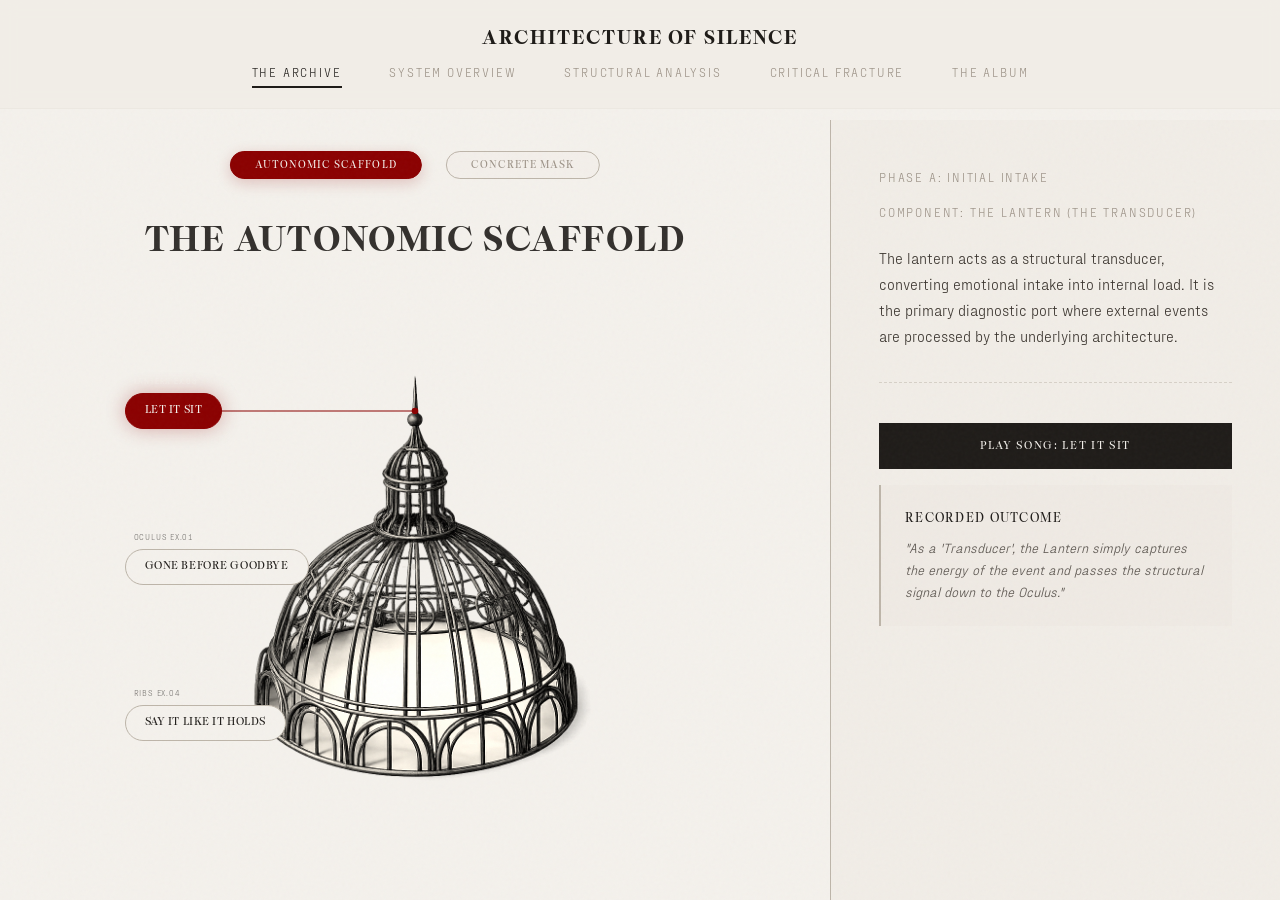
==== analysis.html @ 350efbb0 "chore: initial archival study build for Architecture of Silence" ====
<!DOCTYPE html>
<html lang="en">

<head>
    <meta charset="UTF-8">
    <meta name="viewport" content="width=device-width, initial-scale=1.0">
    <title>Structural Analysis v2 | Architecture of Silence</title>
    <link rel="stylesheet" href="style.css">
    <style>
        /* Page-specific overrides */
        body { overflow: hidden; height: 100vh; }



        /* Assembly Tabs */
        .assembly-tabs {
            position: absolute;
            top: 4%;
            left: 50%;
            transform: translateX(-50%);
            display: flex;
            gap: 1.5rem;
            z-index: 20;
        }

        .assembly-tab {
            background: rgba(240, 236, 230, 0.4);
            border: 1px solid var(--metal);
            padding: 0.5rem 1.5rem;
            border-radius: 2rem;
            color: var(--metadata-faded);
            font-family: 'KH Giga';
            font-size: 0.65rem;
            letter-spacing: 0.1em;
            cursor: pointer;
            transition: all 0.3s;
            outline: none;
        }

        .assembly-tab:hover {
            border-color: var(--ink);
            color: var(--ink);
        }

        .assembly-tab.active {
            background: var(--accent);
            color: var(--background);
            border-color: var(--accent);
            box-shadow: 0 4px 15px rgba(139, 0, 0, 0.2);
        }

        .hidden-node {
            display: none !important;
        }

        /* Structural Viewer */
        .viewer {
            display: flex;
            height: 100vh;
            width: 100%;
            position: relative;
        }

        .dome-container {
            flex: 1;
            position: relative;
            display: flex;
            align-items: center;
            justify-content: center;
        }

        .iso-dome {
            max-width: 60%;
            max-height: 60vh;
            filter: grayscale(100%) sepia(20%) contrast(1.1);
            transition: transform 0.5s ease;
            position: relative;
            z-index: 5;
            margin-top: 20vh;
        }

        /* SVG Leader Lines */
        .leader-lines-svg {
            position: absolute;
            top: 0;
            left: 0;
            width: 100%;
            height: 100%;
            pointer-events: none;
            z-index: 10;
        }

        .leader-path {
            stroke: var(--metal);
            stroke-width: 1;
            stroke-dasharray: 4, 3;
            fill: none;
            opacity: 0.3;
            transition: opacity 0.4s, stroke 0.4s;
        }

        .leader-path.active {
            stroke: var(--accent);
            opacity: 1;
            stroke-width: 1.5;
            stroke-dasharray: none;
        }

        .leader-dot {
            fill: var(--metal);
            opacity: 0.3;
            transition: fill 0.4s, opacity 0.4s;
        }

        .leader-dot.active {
            fill: var(--accent);
            opacity: 1;
        }

        .analysis-note {
            width: 450px;
            background: var(--vellum);
            border-left: 1px solid var(--metal);
            padding: 3rem;
            display: flex;
            flex-direction: column;
            opacity: 0;
            transform: translateX(20px);
            transition: all 0.5s ease;
            pointer-events: none;
            overflow-y: auto;
            z-index: 10;
            position: relative;
        }



        .nav-controls {
            margin-top: auto;
            padding-top: 2rem;
            display: flex;
            justify-content: space-between;
            border-top: 1px solid var(--metal);
        }

        .phase-nav-btn {
            background: none;
            border: 1px solid var(--metal);
            color: var(--ink);
            padding: 0.6rem 1rem;
            font-size: 0.65rem;
            text-transform: uppercase;
            letter-spacing: 0.15em;
            cursor: pointer;
            transition: all 0.3s;
        }

        .phase-nav-btn:hover:not(:disabled) {
            background: var(--ink);
            color: white;
            border-color: var(--ink);
        }

        .phase-nav-btn:disabled {
            opacity: 0.2;
            cursor: not-allowed;
        }

        .analysis-note.active {
            opacity: 1;
            transform: translateX(0);
            pointer-events: auto;
        }

        .note-header {
            margin-bottom: 1.5rem;
        }

        .note-header h2 {
            font-family: 'KH Giga';
            font-size: 2.2rem;
            line-height: 1.1;
            margin: 1rem 0;
        }

        .play-evidence-btn {
            width: 100%;
            background: var(--ink);
            color: var(--background);
            border: 1px solid var(--ink);
            padding: 1rem;
            font-family: 'KH Giga';
            font-size: 0.7rem;
            letter-spacing: 0.15em;
            cursor: pointer;
            transition: all 0.3s;
            text-transform: uppercase;
            margin-top: 1rem;
        }

        .play-evidence-btn:hover {
            background: transparent;
            color: var(--ink);
        }

        .audio-container {
            margin-top: 2rem;
            border-top: 1px dashed rgba(189,181,169,0.5);
            padding-top: 1.5rem;
        }


        .description-text {
            font-size: 0.95rem;
            line-height: 1.7;
            color: #3a342e;
            margin-bottom: 1.5rem;
        }

        .rationale-box {
            background: rgba(189, 181, 169, 0.05);
            padding: 1.5rem;
            border-left: 2px solid var(--metal);
            margin-top: 1rem;
        }

        .rationale-title {
            font-family: 'KH Giga';
            font-size: 0.8rem;
            letter-spacing: 0.1em;
            color: var(--ink);
            text-transform: uppercase;
            margin-bottom: 0.5rem;
            display: block;
        }

        .rationale-text {
            font-size: 0.85rem;
            font-style: italic;
            color: #5a544e;
            line-height: 1.6;
        }


        /* Side-positioned Node Sources */
        .hotspot-source {
            position: absolute;
            padding: 0.5rem 1.2rem;
            border: 1px solid var(--metal);
            border-radius: 2rem;
            display: flex;
            align-items: center;
            justify-content: center;
            cursor: pointer;
            transition: all 0.3s ease;
            background: var(--background);
            z-index: 100;
            font-family: 'KH Giga';
            font-size: 0.7rem;
            letter-spacing: 0.05em;
            text-transform: uppercase;
        }

        .hotspot-source::after {
            content: attr(data-label);
            position: absolute;
            white-space: nowrap;
            font-size: 0.5rem;
            font-weight: 300;
            font-family: 'PP Fraktion';
            letter-spacing: 0.1em;
            top: -1.2rem;
            left: 0.5rem;
            opacity: 0.6;
        }

        .hotspot-source:hover {
            border-color: var(--ink);
            transform: scale(1.1);
        }

        .hotspot-source.active {
            background: var(--accent);
            border-color: var(--accent);
            color: var(--background);
            box-shadow: 0 0 20px rgba(139, 0, 0, 0.3);
        }

        /* Specific node coordinates (Left/Right gutters - Top to Bottom order) */
        #s-lantern {
            left: 15%;
            top: 35%;
        }

        #s-oculus {
            left: 15%;
            top: 55%;
        }

        #s-ribs {
            left: 15%;
            top: 75%;
        }

        #s-mask {
            left: 15%;
            top: 55%;
        }

        @media (max-width: 1000px) {
            .analysis-note {
                width: 100%;
                position: fixed;
                bottom: 0;
                height: 40vh;
                border-left: none;
                border-top: 1px solid var(--metal);
            }

            .viewer {
                padding-bottom: 40vh;
            }

            #s-lantern,
            #s-oculus,
            #s-ribs,
            #s-mask {
                left: 5vw;
            }
        }
    </style>
</head>

<body>
    <nav id="main-nav" class="vellum-nav"></nav>

    <div class="viewer content-top-buffer">
        <div class="dome-container" id="domeContainer">
            <div class="assembly-tabs">
                <button class="assembly-tab active" data-target="scaffold">AUTONOMIC SCAFFOLD</button>
                <button class="assembly-tab" data-target="mask">CONCRETE MASK</button>
            </div>
            <div style="position: absolute; top: 12%; left: 50%; transform: translateX(-50%); text-align: center; z-index: 10; pointer-events: none; width: 100%;">
                <h1 id="scaffoldTitle" style="font-family: 'KH Giga'; font-weight: 900; font-size: 2.2rem; letter-spacing: 0.05em; color: var(--ink); opacity: 0.9; margin: 0;">THE AUTONOMIC SCAFFOLD</h1>
            </div>
            <!-- SVG Overlay for Leader Lines -->
            <svg class="leader-lines-svg" id="leaderSvg" viewBox="0 0 1000 1000" preserveAspectRatio="none">
                <path class="leader-path" id="p-oculus" d=""></path>
                <circle class="leader-dot" id="d-oculus" cx="0" cy="0" r="4"></circle>
                
                <path class="leader-path" id="p-ribs" d=""></path>
                <circle class="leader-dot" id="d-ribs" cx="0" cy="0" r="4"></circle>
                
                <path class="leader-path" id="p-lantern" d=""></path>
                <circle class="leader-dot" id="d-lantern" cx="0" cy="0" r="4"></circle>

            </svg>

            <img src="assets/img/structure-iso.png" alt="Skeletal Dome Model" class="iso-dome" id="domeImg">

            <!-- Side Source Nodes (Ordered Top to Bottom) -->
            <div class="hotspot-source" id="s-lantern" data-assembly="scaffold" data-id="let-it-sit" data-label="LANTERN EX.03">Let It Sit</div>
            <div class="hotspot-source" id="s-oculus" data-assembly="scaffold" data-id="gone-before-goodbye" data-label="OCULUS EX.01">Gone Before Goodbye</div>
            <div class="hotspot-source" id="s-ribs" data-assembly="scaffold" data-id="say-it-like-it-holds" data-label="RIBS EX.04">Say It Like It Holds</div>
            <div class="hotspot-source hidden-node" id="s-mask" data-assembly="mask" data-id="concrete-mask" data-label="EXTERNAL EX.00">The Concrete Mask</div>
        </div>

        <aside class="analysis-note" id="analysisNote">
            <div id="noteContent">
                <span class="metadata-label">Analytical Observation</span>
                <span class="metadata-label">COMPONENT: --</span>
                <h2>Skeletal Diagnostics</h2>
                <p class="description-text">Select a structural waypoint to examine the diagnostic mapping of the
                    album's emotional infrastructure.</p>
            </div>
        </aside>
    </div>

    <script src="components.js"></script>
    <script>
        const MAPPING_DATA = {
            "let-it-sit": {
                phase: "PHASE A: INITIAL INTAKE",
                component: "THE LANTERN (THE TRANSDUCER)",
                title: "Let It Sit",
                description: "The lantern acts as a structural transducer, converting emotional intake into internal load. It is the primary diagnostic port where external events are processed by the underlying architecture.",
                rationale: "As a 'Transducer', the Lantern simply captures the energy of the event and passes the structural signal down to the Oculus.",
                audioFile: "assets/audio/03 - Let It Sit.mp3"
            },
            "gone-before-goodbye": {
                phase: "PHASE B: INTERPRETATION",
                component: "THE OCULUS (THE INTERPRETIVE LAYER)",
                title: "Gone Before Goodbye",
                description: "The oculus serves as the structural processor. It receives raw intake from the transducer and attempts to decode it, determining if the internal architecture needs to react.",
                rationale: "This is the layer of 'Silent Realization.' It interprets the event and signals the ribs to reinforce the structure—converting external silence into internal action.",
                audioFile: "assets/audio/01 - Gone Before Goodbye.mp3"
            },
            "say-it-like-it-holds": {
                phase: "PHASE C: REINFORCEMENT",
                component: "THE RIBS (REINFORCED FRAMEWORK)",
                title: "Say It Like It Holds",
                description: "Based on the interpretation provided by the oculus, the ribs self-reinforce. This creates a defensive loop of increasing structural tension.",
                rationale: "The ribs respond to the 'Interpretive Layer' by entering a mechanical clinch, stiffening the internal architecture to guard against perceived failure. This creates the peak pressure that will eventually rupture the Mask.",
                audioFile: "assets/audio/02 - Say It Like It Holds.mp3"
            },
            "concrete-mask": {
                phase: "EXTERNAL SHELL",
                component: "THE CONCRETE MASK",
                title: "[DATA CORRUPTED / IN DEVELOPMENT]",
                description: "Analysis of the external pressure vessel is currently pending. This layer projects the absolute performance of silence and isolates the internal stress of the Autonomic Scaffold.",
                rationale: "Pending structural scan and acoustic diagnostic.",
                mainImg: "assets/img/Concrete Mask.png"
            }
        };

        const ASSEMBLY_DATA = {
            "scaffold": {
                title: "THE AUTONOMIC SCAFFOLD",
                img: "assets/img/structure-iso.png",
                order: ["let-it-sit", "gone-before-goodbye", "say-it-like-it-holds"]
            },
            "mask": {
                title: "THE CONCRETE MASK",
                img: "assets/img/Concrete Mask.png",
                order: ["concrete-mask"]
            }
        };

        let currentAssembly = "scaffold";
        let PHASE_ORDER = ASSEMBLY_DATA[currentAssembly].order;
        let currentPhaseIndex = -1;

        const TARGET_COORDS = {
            "s-oculus": { x: 500, y: 310 },
            "s-ribs": { x: 500, y: 450 },
            "s-lantern": { x: 500, y: 155 },
            "s-mask": { x: 500, y: 500 }
        };

        function updatePaths() {
            const containerRect = document.getElementById('domeContainer').getBoundingClientRect();

            Object.keys(TARGET_COORDS).forEach(sourceId => {
                const sourceEl = document.getElementById(sourceId);
                const pathEl = document.getElementById(sourceId.replace('s-', 'p-'));
                const dotEl = document.getElementById(sourceId.replace('s-', 'd-'));

                if (!sourceEl || !pathEl || !dotEl) return;

                if (sourceEl.classList.contains('hidden-node')) {
                    pathEl.style.display = 'none';
                    dotEl.style.display = 'none';
                    return;
                } else {
                    pathEl.style.display = 'block';
                    dotEl.style.display = 'block';
                }

                const sourceRect = sourceEl.getBoundingClientRect();

                // Convert screen px to viewBox (1000x1000) coords
                const startX = ((sourceRect.left + sourceRect.width / 2) - containerRect.left) / containerRect.width * 1000;
                const startY = ((sourceRect.top + sourceRect.height / 2) - containerRect.top) / containerRect.height * 1000;

                const targetX = TARGET_COORDS[sourceId].x;

                // Simple horizontal line
                pathEl.setAttribute('d', `M ${startX} ${startY} L ${targetX} ${startY}`);
                
                dotEl.setAttribute('cx', targetX);
                dotEl.setAttribute('cy', startY);
            });
        }

        const sources = document.querySelectorAll('.hotspot-source');
        const note = document.getElementById('analysisNote');
        const noteContent = document.getElementById('noteContent');

        function activateTourStep(trackId) {
            const data = MAPPING_DATA[trackId];
            const sourceEl = document.querySelector(`.hotspot-source[data-id="${trackId}"]`);
            const pathId = sourceEl.id.replace('s-', 'p-');
            
            currentPhaseIndex = PHASE_ORDER.indexOf(trackId);

            // Clear active states
            sources.forEach(s => s.classList.remove('active'));
            document.querySelectorAll('.leader-path').forEach(p => p.classList.remove('active'));
            document.querySelectorAll('.leader-dot').forEach(d => d.classList.remove('active'));

            sourceEl.classList.add('active');
            
            const pathNode = document.getElementById(pathId);
            if (pathNode) pathNode.classList.add('active');
            
            const dotNode = document.getElementById(pathId.replace('p-', 'd-'));
            if (dotNode) dotNode.classList.add('active');

            // Update Note
            note.classList.remove('active');
            setTimeout(() => {

                noteContent.innerHTML = `
                    <span class="metadata-label">${data.phase}</span>
                    <span class="metadata-label" style="margin-bottom: 1.5rem;">COMPONENT: ${data.component}</span>
                    <p class="description-text">${data.description}</p>
                    
                    ${data.audioFile ? `
                    <div class="audio-container">
                        <button class="play-evidence-btn" onclick="triggerGlobalTrack('${trackId}')">Play Song: ${data.title}</button>
                    </div>
                    ` : ''}

                    <div class="rationale-box">
                        <span class="rationale-title">Recorded Outcome</span>
                        <p class="rationale-text">"${data.rationale}"</p>
                    </div>

                `;

                if (document.getElementById('prevBtn')) document.getElementById('prevBtn').onclick = () => activateTourStep(PHASE_ORDER[currentPhaseIndex - 1]);
                if (document.getElementById('nextBtn')) document.getElementById('nextBtn').onclick = () => activateTourStep(PHASE_ORDER[currentPhaseIndex + 1]);

                note.classList.add('active');
            }, 200);
        }


        sources.forEach(source => {
            source.addEventListener('click', () => {
                activateTourStep(source.getAttribute('data-id'));
            });
        });

        document.querySelectorAll('.assembly-tab').forEach(tab => {
            tab.addEventListener('click', () => {
                const targetAssembly = tab.getAttribute('data-target');
                if (targetAssembly === currentAssembly) return;

                currentAssembly = targetAssembly;
                PHASE_ORDER = ASSEMBLY_DATA[currentAssembly].order;

                document.querySelectorAll('.assembly-tab').forEach(t => t.classList.remove('active'));
                tab.classList.add('active');

                const domeImg = document.getElementById('domeImg');
                const scaffoldTitle = document.getElementById('scaffoldTitle');
                
                domeImg.src = ASSEMBLY_DATA[currentAssembly].img;
                scaffoldTitle.innerText = ASSEMBLY_DATA[currentAssembly].title;

                document.querySelectorAll('.hotspot-source').forEach(node => {
                    if (node.getAttribute('data-assembly') === currentAssembly) {
                        node.classList.remove('hidden-node');
                    } else {
                        node.classList.add('hidden-node');
                    }
                });

                updatePaths();
                activateTourStep(PHASE_ORDER[0]);
            });
        });

        window.addEventListener('resize', updatePaths);
        window.addEventListener('load', () => {
            updatePaths();
            // Auto-start at Phase A (The Transducer) to guide the user immediately
            activateTourStep('let-it-sit');
        });
        // Initial path update
        setTimeout(updatePaths, 500);

    </script>
    <script src="components.js"></script>
</body>

</html>
---- style.css ----
@font-face {
  font-family: 'KH Giga';
  src: url('./assets/fonts/KHGigaTRIAL-Regular.woff2') format('woff2');
  font-weight: normal;
}

@font-face {
  font-family: 'KH Giga';
  src: url('./assets/fonts/KHGigaTRIAL-Bold.woff2') format('bold');
  font-weight: bold;
}

@font-face {
  font-family: 'KH Giga';
  src: url('./assets/fonts/KHGigaTRIAL-Black.woff2') format('woff2');
  font-weight: 900;
}

@font-face {
  font-family: 'PP Fraktion';
  src: url('./assets/fonts/PPFraktionSans-Light.otf') format('opentype');
  font-weight: 300;
}

@font-face {
  font-family: 'PP Fraktion';
  src: url('./assets/fonts/PPFraktionSans-Bold.otf') format('opentype');
  font-weight: 700;
}

:root {
  --background: #f4f1ec;
  --ink: #1f1c19;
  --earth: #e6e3e2;
  --metal: #bdb5a9;
  
  --surface-low: #faf7f2;
  --surface-sandstone: #f0ece6;
  --surface-concrete: #e3ddd5;
  --surface-highest: #d6cec4;
  
  --vellum: rgba(240, 236, 230, 0.75);
  --metadata-faded: #9a9085;
  --accent: #8b0000;
}

* {
  margin: 0;
  padding: 0;
  box-sizing: border-box;
  -webkit-font-smoothing: antialiased;
  -moz-osx-font-smoothing: grayscale;
}

body {
  background-color: var(--background);
  color: var(--ink);
  font-family: 'PP Fraktion', sans-serif;
  line-height: 1.6;
  overflow-x: hidden;
  position: relative;
  min-height: 100vh;
}

/* The Underneath (Core Structure) */
.core-underneath {
  position: fixed;
  top: 50%;
  left: 50%;
  transform: translate(-50%, -50%);
  width: 70vw;
  height: 70vw;
  max-width: 800px;
  max-height: 800px;
  background-image: url('assets/img/structure-elevation.png');
  background-size: contain;
  background-repeat: no-repeat;
  background-position: center;
  opacity: 0.15;
  filter: grayscale(100%) sepia(20%) contrast(1.1);
  z-index: -2;
  transition: opacity 0.8s ease, transform 0.8s ease;
  pointer-events: none;
}

/* Mask Layer for Tearing Effects */
.fracture-canvas {
  position: relative;
  z-index: 1;
}

/* Micro-grain Noise Overlay */
body::before {
  content: "";
  position: fixed;
  top: 0; left: 0;
  width: 100%; height: 100%;
  opacity: 0.03;
  pointer-events: none;
  z-index: 1000;
  background-image: url("data:image/svg+xml,%3Csvg viewBox='0 0 400 400' xmlns='http://www.w3.org/2000/svg'%3E%3Cfilter id='noiseFilter'%3E%3CfeTurbulence type='fractalNoise' baseFrequency='0.65' numOctaves='3' stitchTiles='stitch'/%3E%3C/filter%3E%3Crect width='100%25' height='100%25' filter='url(%23noiseFilter)'/%3E%3C/svg%3E");
}

h1, h2, h3, .display-lg {
  font-family: 'KH Giga', serif;
  font-weight: 900;
}

.archival-container {
  max-width: 1400px;
  margin: 0 auto;
  padding: 8vw 4vw;
}

.monumental-header {
  margin-bottom: 15vh;
  position: relative;
}

.display-lg {
  font-size: clamp(4rem, 10vw, 8rem);
  line-height: 0.9;
  letter-spacing: -0.02em;
  text-transform: uppercase;
}

.metadata-label {
  font-size: 0.75rem;
  text-transform: uppercase;
  letter-spacing: 0.15em;
  color: var(--metadata-faded);
  margin-bottom: 1rem;
  display: block;
}

/* Structural Layout */
.blueprint-grid {
  display: grid;
  grid-template-columns: repeat(12, 1fr);
  gap: 2rem;
  position: relative;
}

.song-module {
  grid-column: span 5;
  padding: 3rem;
  position: relative;
  transition: transform 0.4s ease, background-color 0.4s ease;
  background-color: var(--surface-low);
  margin-bottom: 5rem;
  box-shadow: 0 0 0 1px rgba(189, 181, 169, 0.1);
}

.song-module::before {
  content: "";
  position: absolute;
  top: -10px; left: -10px; right: -10px; bottom: -10px;
  background-image: url("data:image/svg+xml,%3Csvg viewBox='0 0 200 200' xmlns='http://www.w3.org/2000/svg'%3E%3Cpath d='M0 20 L20 0 M180 200 L200 180 M0 180 L20 200 M180 0 L200 20' stroke='%23bdb5a9' stroke-width='0.5' opacity='0.3'/%3E%3C/svg%3E");
  background-size: 40px 40px;
  opacity: 0;
  transition: opacity 0.4s ease;
  pointer-events: none;
}

.song-module:hover::before {
  opacity: 1;
}

.song-module:nth-child(even) {
  grid-column: 7 / span 5;
  background-color: var(--surface-concrete);
  margin-top: 5vh;
}

.song-module h2 {
  font-size: 2.5rem;
  margin-bottom: 1.5rem;
  color: var(--ink);
}

.song-description {
  color: #3a342e;
  font-weight: 300;
}

.module-meta {
  margin-top: 2rem;
  border-top: 1px solid rgba(189, 181, 169, 0.2);
  padding-top: 1.5rem;
}

/* Vellum Nav */
.vellum-nav {
  position: fixed;
  top: 0;
  width: 100%;
  background: var(--vellum);
  backdrop-filter: blur(8px);
  -webkit-backdrop-filter: blur(8px);
  padding: 1.5rem 4vw;
  z-index: 1000;
  display: flex;
  justify-content: center;
  align-items: center;
  border-bottom: 1px solid rgba(189, 181, 169, 0.1);
}

.nav-inner {
  display: flex; 
  flex-direction: column; 
  align-items: center; 
  width: 100%;
}

.nav-title {
  font-family: 'KH Giga'; 
  font-weight: 900; 
  font-size: 1.2rem; 
  letter-spacing: 0.1em; 
  margin-bottom: 0.5rem; 
  text-transform: uppercase;
  color: var(--ink);
}

.nav-links {
  display: flex; 
  gap: 3rem;
}

.nav-links a, .nav-link {
  display: inline-block;
  margin: 0;
  text-decoration: none;
  border-bottom: 2px solid transparent;
  transition: all 0.3s;
  color: var(--metadata-faded);
  font-size: 0.75rem;
  text-transform: uppercase;
  letter-spacing: 0.15em;
}

.nav-links a:hover, .nav-link:hover {
  color: var(--ink);
}

.nav-links a.active, .nav-link.active {
  color: var(--ink);
}

.nav-links {
  position: relative;
  display: flex;
  gap: 3rem;
}

.nav-underline {
  position: absolute;
  bottom: -4px;
  height: 2px;
  background: var(--ink);
  transition: all 0.4s cubic-bezier(0.19, 1, 0.22, 1);
  pointer-events: none;
}

.content-top-buffer {
  padding-top: 120px !important;
  animation: pageFadeIn 1s cubic-bezier(0.19, 1, 0.22, 1) forwards;
}

@keyframes pageFadeIn {
  from { opacity: 0; transform: translateY(10px); }
  to { opacity: 1; transform: translateY(0); }
}

/* Side-by-side Layout Blocks */
.side-by-side {
  display: flex;
  gap: 4rem;
  align-items: flex-start;
  margin-bottom: 5rem;
}

.side-by-side > div {
  flex: 1;
}

.side-by-side .table-wrapper {
  flex: 1.2;
  margin-top: 0;
}

@media (max-width: 1024px) {
  .side-by-side {
    flex-direction: column;
    gap: 2rem;
  }
}

/* Master Audio Banner */
#audio-banner {
  position: fixed;
  bottom: 0;
  left: 0;
  width: 100%;
  height: 60px;
  background: var(--ink);
  color: var(--background);
  display: flex;
  align-items: center;
  z-index: 2000;
  border-top: 1px solid rgba(189, 181, 169, 0.3);
  transform: translateY(100%);
  transition: transform 0.6s cubic-bezier(0.19, 1, 0.22, 1);
}

#audio-banner.active {
  transform: translateY(0);
}

.audio-controls {
  padding: 0 2rem;
  border-right: 1px solid rgba(244, 241, 236, 0.1);
  height: 100%;
  display: flex;
  align-items: center;
}

.audio-btn {
  background: transparent;
  border: 1px solid var(--background);
  color: var(--background);
  width: 32px;
  height: 32px;
  display: flex;
  align-items: center;
  justify-content: center;
  cursor: pointer;
  font-family: 'KH Giga';
  font-size: 0.6rem;
  transition: all 0.3s;
  outline: none;
}

.audio-btn:hover {
  background: var(--background);
  color: var(--ink);
}

.marquee-container {
  flex: 1;
  overflow: hidden;
  white-space: nowrap;
  position: relative;
  padding-left: 2rem;
}

.marquee-text {
  display: inline-block;
  padding-left: 100%;
  animation: marquee 15s linear infinite;
  font-family: 'KH Giga';
  font-weight: 300;
  font-size: 0.7rem;
  letter-spacing: 0.2em;
  text-transform: uppercase;
}

@keyframes marquee {
  0% { transform: translate(0, 0); }
  100% { transform: translate(-100%, 0); }
}

#audio-player { display: none; }

.iso-structure-diagram {
  position: absolute;
  right: -10px;
  bottom: -20px;
  width: 150px;
  height: 150px;
  background-image: url('assets/img/structure-iso.png');
  background-size: contain;
  background-repeat: no-repeat;
  opacity: 0.2;
  filter: grayscale(100%) sepia(10%) contrast(0.8);
  pointer-events: none;
  z-index: 1;
}


.song-module.stress-event {
  background-color: var(--surface-highest);
  clip-path: polygon(0% 0%, 100% 0%, 95% 45%, 100% 50%, 93% 55%, 100% 100%, 0% 100%, 5% 60%, 0% 50%, 7% 40%);
  border: 1px solid var(--metal);
  box-shadow: 0 0 30px rgba(189, 181, 169, 0.2);
}

@media (max-width: 900px) {
  .blueprint-grid {
    display: flex;
    flex-direction: column;
  }
  .song-module, .song-module:nth-child(even) {
    grid-column: span 12;
    width: 100%;
    margin-top: 0;
  }
}
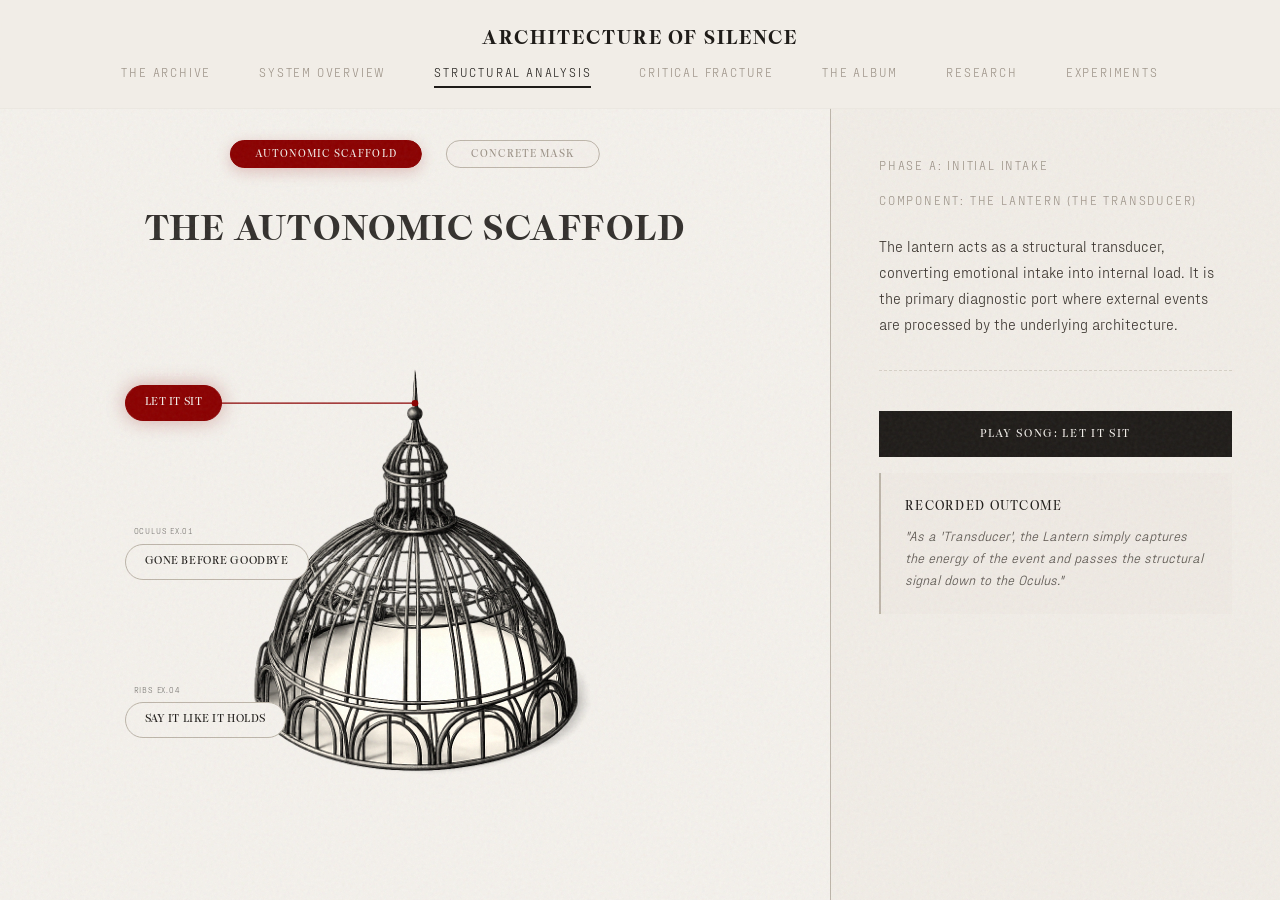
==== commit 62a46cd2: "style: fix vertical alignment of structural analysis sidebar to eliminate the 12px gap below navigat" ====
--- a/analysis.html
+++ b/analysis.html
@@ -8,7 +8,12 @@
     <link rel="stylesheet" href="style.css">
     <style>
         /* Page-specific overrides */
-        body { overflow: hidden; height: 100vh; }
+        body { 
+            overflow: hidden; 
+            height: 100vh; 
+            margin: 0;
+            padding: 0;
+        }
 
 
 
@@ -56,7 +61,8 @@
         /* Structural Viewer */
         .viewer {
             display: flex;
-            height: 100vh;
+            height: calc(100vh - 108px); /* Calibrated to Nav height */
+            margin-top: 108px;
             width: 100%;
             position: relative;
         }
@@ -119,6 +125,7 @@
 
         .analysis-note {
             width: 450px;
+            height: 100%;
             background: var(--vellum);
             border-left: 1px solid var(--metal);
             padding: 3rem;
@@ -130,7 +137,6 @@
             pointer-events: none;
             overflow-y: auto;
             z-index: 10;
-            position: relative;
         }
 
 
@@ -334,7 +340,7 @@
 <body>
     <nav id="main-nav" class="vellum-nav"></nav>
 
-    <div class="viewer content-top-buffer">
+    <div class="viewer">
         <div class="dome-container" id="domeContainer">
             <div class="assembly-tabs">
                 <button class="assembly-tab active" data-target="scaffold">AUTONOMIC SCAFFOLD</button>
